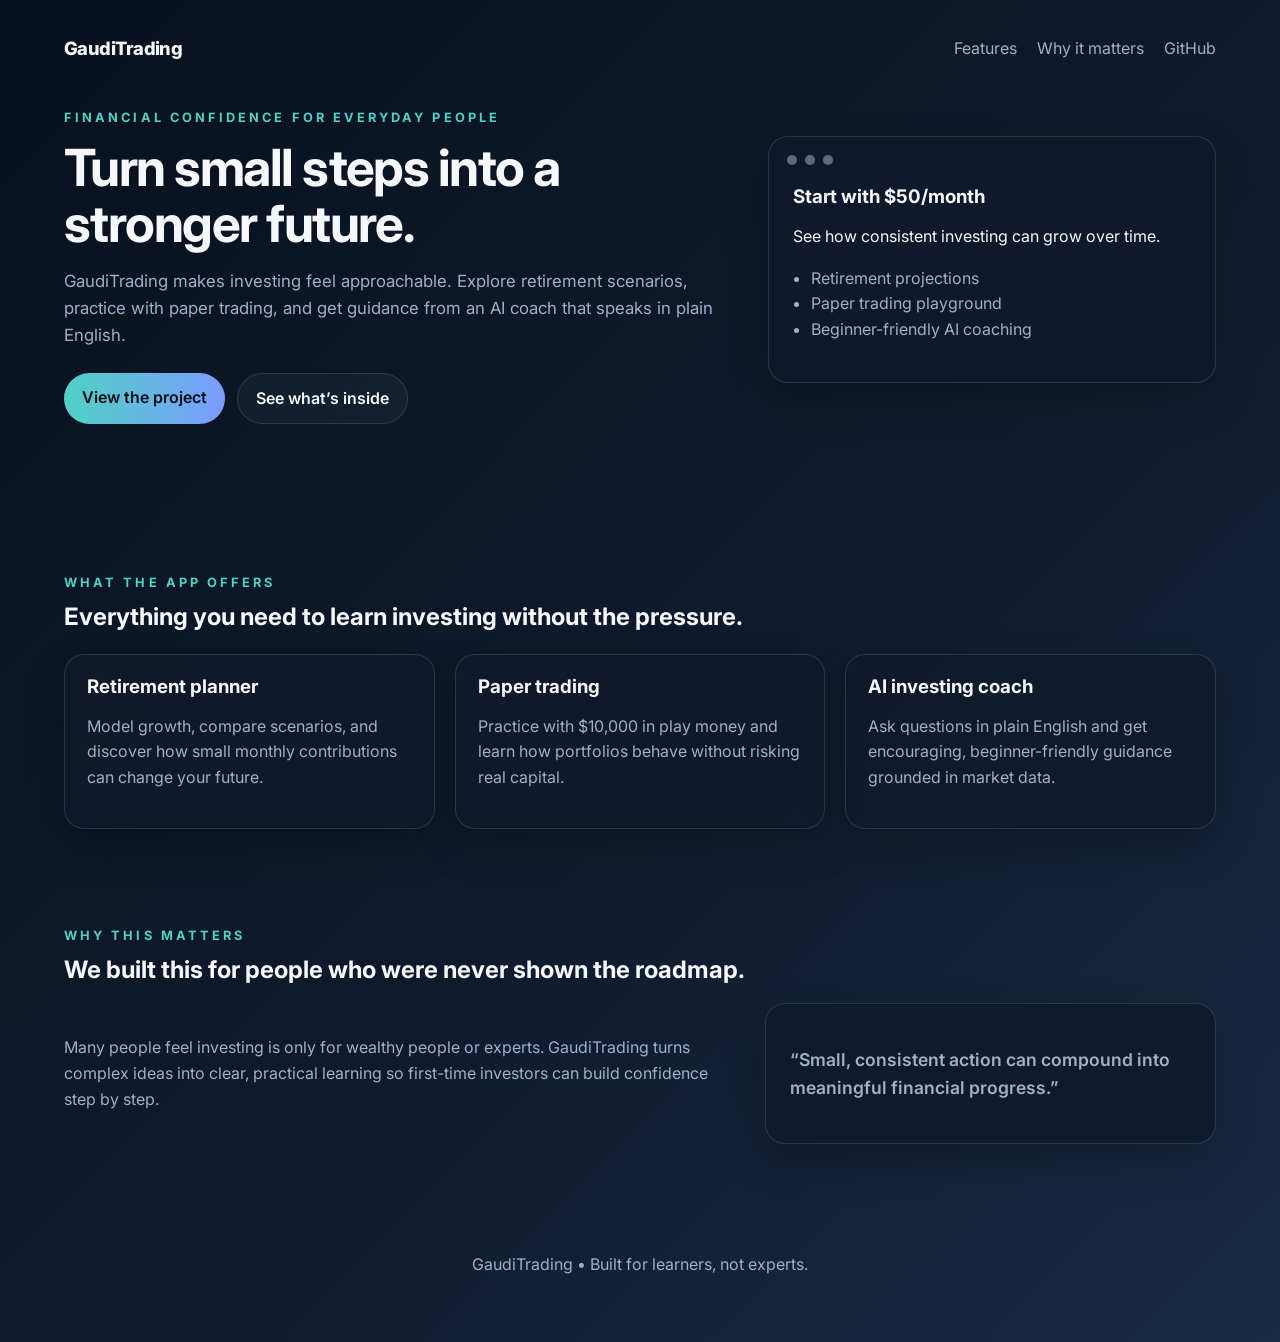
==== index.html @ 43988b6a "Publish landing page to gh-pages" ====
<!DOCTYPE html>
<html lang="en">
  <head>
    <meta charset="UTF-8" />
    <meta name="viewport" content="width=device-width, initial-scale=1.0" />
    <meta
      name="description"
      content="GaudiTrading helps beginners understand investing through retirement planning, paper trading, and AI guidance."
    />
    <title>GaudiTrading | Learn Investing with Confidence</title>
    <link rel="preconnect" href="https://fonts.googleapis.com" />
    <link rel="preconnect" href="https://fonts.gstatic.com" crossorigin />
    <link
      href="https://fonts.googleapis.com/css2?family=Inter:wght@400;500;600;700;800&display=swap"
      rel="stylesheet"
    />
    <link rel="stylesheet" href="styles.css" />
  </head>
  <body>
    <header class="hero">
      <nav class="nav">
        <a class="brand" href="#">GaudiTrading</a>
        <div class="nav-links">
          <a href="#features">Features</a>
          <a href="#why">Why it matters</a>
          <a href="https://github.com/AnthonyCASC4/GaudiTrading" target="_blank" rel="noreferrer">GitHub</a>
        </div>
      </nav>

      <div class="hero-content">
        <div class="hero-copy">
          <p class="eyebrow">Financial confidence for everyday people</p>
          <h1>Turn small steps into a stronger future.</h1>
          <p class="lead">
            GaudiTrading makes investing feel approachable. Explore retirement scenarios,
            practice with paper trading, and get guidance from an AI coach that speaks in plain English.
          </p>
          <div class="cta-row">
            <a class="btn btn-primary" href="https://github.com/AnthonyCASC4/GaudiTrading" target="_blank" rel="noreferrer">View the project</a>
            <a class="btn btn-secondary" href="#features">See what’s inside</a>
          </div>
        </div>

        <div class="hero-card" aria-label="App preview">
          <div class="card-top">
            <span class="dot"></span>
            <span class="dot"></span>
            <span class="dot"></span>
          </div>
          <div class="card-body">
            <h3>Start with $50/month</h3>
            <p>See how consistent investing can grow over time.</p>
            <ul>
              <li>Retirement projections</li>
              <li>Paper trading playground</li>
              <li>Beginner-friendly AI coaching</li>
            </ul>
          </div>
        </div>
      </div>
    </header>

    <main>
      <section id="features" class="section">
        <div class="section-heading">
          <p class="eyebrow">What the app offers</p>
          <h2>Everything you need to learn investing without the pressure.</h2>
        </div>

        <div class="feature-grid">
          <article class="feature-card">
            <h3>Retirement planner</h3>
            <p>Model growth, compare scenarios, and discover how small monthly contributions can change your future.</p>
          </article>
          <article class="feature-card">
            <h3>Paper trading</h3>
            <p>Practice with $10,000 in play money and learn how portfolios behave without risking real capital.</p>
          </article>
          <article class="feature-card">
            <h3>AI investing coach</h3>
            <p>Ask questions in plain English and get encouraging, beginner-friendly guidance grounded in market data.</p>
          </article>
        </div>
      </section>

      <section id="why" class="section section-alt">
        <div class="section-heading">
          <p class="eyebrow">Why this matters</p>
          <h2>We built this for people who were never shown the roadmap.</h2>
        </div>
        <div class="split-layout">
          <div>
            <p>
              Many people feel investing is only for wealthy people or experts. GaudiTrading turns complex ideas into clear,
              practical learning so first-time investors can build confidence step by step.
            </p>
          </div>
          <div class="quote-box">
            <p>“Small, consistent action can compound into meaningful financial progress.”</p>
          </div>
        </div>
      </section>
    </main>

    <footer class="footer">
      <p>GaudiTrading • Built for learners, not experts.</p>
    </footer>
  </body>
</html>
---- styles.css ----
:root {
  color-scheme: dark;
  --bg: #07111f;
  --panel: #101a2c;
  --panel-2: #15253b;
  --text: #f5f7fb;
  --muted: #9fb0c9;
  --accent: #4fd1c5;
  --accent-2: #7c9cff;
  --border: rgba(255, 255, 255, 0.12);
}

* {
  box-sizing: border-box;
}

body {
  margin: 0;
  font-family: 'Inter', sans-serif;
  background: linear-gradient(135deg, var(--bg), #0f1b2d 55%, #192a44);
  color: var(--text);
  line-height: 1.6;
}

img {
  max-width: 100%;
}

.hero {
  padding: 24px 24px 72px;
  max-width: 1200px;
  margin: 0 auto;
}

.nav {
  display: flex;
  justify-content: space-between;
  align-items: center;
  padding: 10px 0 32px;
}

.brand {
  font-weight: 800;
  letter-spacing: -0.03em;
  color: var(--text);
  text-decoration: none;
  font-size: 1.15rem;
}

.nav-links {
  display: flex;
  gap: 20px;
}

.nav-links a {
  color: var(--muted);
  text-decoration: none;
}

.nav-links a:hover {
  color: var(--text);
}

.hero-content {
  display: grid;
  grid-template-columns: 1.2fr 0.8fr;
  gap: 32px;
  align-items: center;
}

.eyebrow {
  text-transform: uppercase;
  letter-spacing: 0.24em;
  color: var(--accent);
  font-size: 0.8rem;
  font-weight: 700;
  margin-bottom: 10px;
}

h1,
h2,
h3 {
  line-height: 1.1;
  margin: 0 0 12px;
}

h1 {
  font-size: clamp(2.2rem, 4vw, 3.8rem);
  letter-spacing: -0.03em;
}

.lead {
  color: var(--muted);
  font-size: 1.05rem;
  max-width: 650px;
}

.cta-row {
  display: flex;
  flex-wrap: wrap;
  gap: 12px;
  margin-top: 24px;
}

.btn {
  display: inline-block;
  padding: 12px 18px;
  border-radius: 999px;
  text-decoration: none;
  font-weight: 600;
}

.btn-primary {
  background: linear-gradient(90deg, var(--accent), var(--accent-2));
  color: #041018;
}

.btn-secondary {
  border: 1px solid var(--border);
  color: var(--text);
  background: rgba(255, 255, 255, 0.04);
}

.hero-card,
.feature-card,
.quote-box {
  background: rgba(16, 26, 44, 0.9);
  border: 1px solid var(--border);
  border-radius: 20px;
  box-shadow: 0 18px 40px rgba(0, 0, 0, 0.22);
}

.hero-card {
  padding: 18px;
}

.card-top {
  display: flex;
  gap: 8px;
  margin-bottom: 14px;
}

.dot {
  width: 10px;
  height: 10px;
  display: inline-block;
  border-radius: 50%;
  background: #5c6b7f;
}

.card-body {
  padding: 8px 6px 6px;
}

.card-body ul {
  padding-left: 18px;
  color: var(--muted);
}

.section {
  padding: 64px 24px;
  max-width: 1200px;
  margin: 0 auto;
}

.section-alt {
  padding-top: 20px;
}

.feature-grid {
  display: grid;
  grid-template-columns: repeat(3, minmax(0, 1fr));
  gap: 20px;
  margin-top: 24px;
}

.feature-card {
  padding: 22px;
}

.feature-card p,
.split-layout p,
.footer p {
  color: var(--muted);
}

.split-layout {
  display: grid;
  grid-template-columns: 1.2fr 0.8fr;
  gap: 24px;
  margin-top: 20px;
  align-items: center;
}

.quote-box {
  padding: 24px;
  font-weight: 600;
  font-size: 1.1rem;
}

.footer {
  text-align: center;
  padding: 28px 24px 48px;
}

@media (max-width: 820px) {
  .hero-content,
  .feature-grid,
  .split-layout {
    grid-template-columns: 1fr;
  }

  .nav {
    flex-direction: column;
    align-items: flex-start;
    gap: 10px;
  }
}
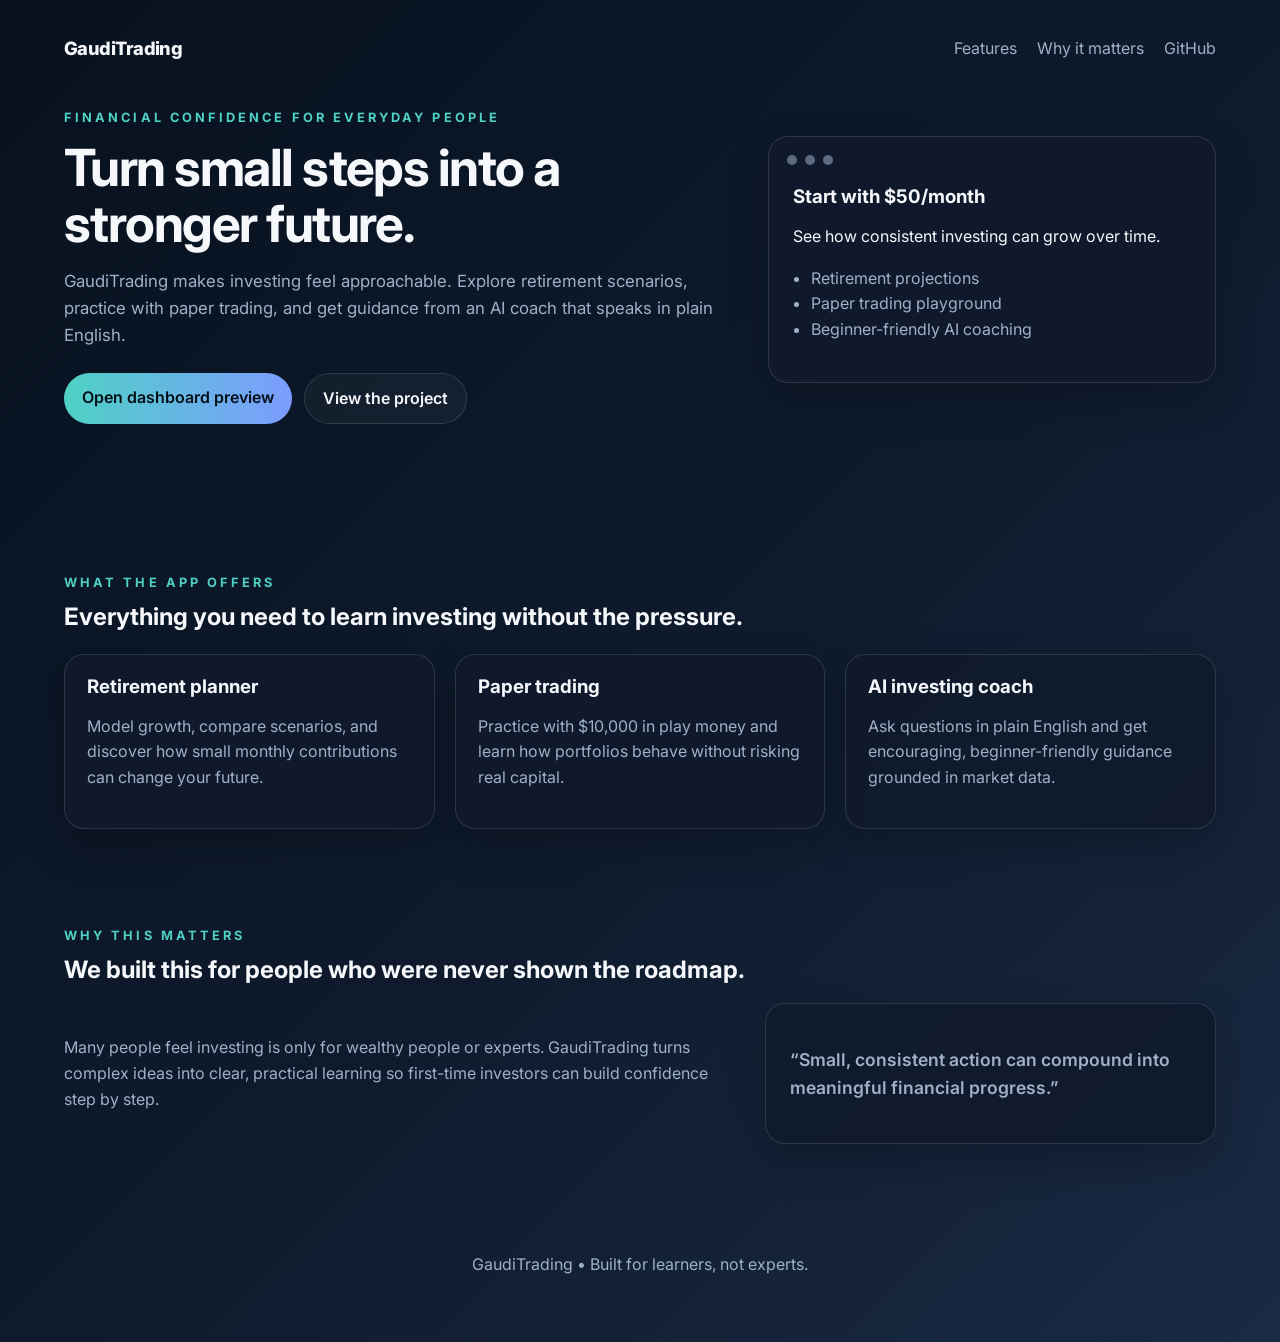
==== commit d600fad8: "Add dashboard preview link to GitHub Pages" ====
--- a/index.html
+++ b/index.html
@@ -36,8 +36,8 @@
             practice with paper trading, and get guidance from an AI coach that speaks in plain English.
           </p>
           <div class="cta-row">
-            <a class="btn btn-primary" href="https://github.com/AnthonyCASC4/GaudiTrading" target="_blank" rel="noreferrer">View the project</a>
-            <a class="btn btn-secondary" href="#features">See what’s inside</a>
+            <a class="btn btn-primary" href="dashboard.html">Open dashboard preview</a>
+            <a class="btn btn-secondary" href="https://github.com/AnthonyCASC4/GaudiTrading" target="_blank" rel="noreferrer">View the project</a>
           </div>
         </div>
 
